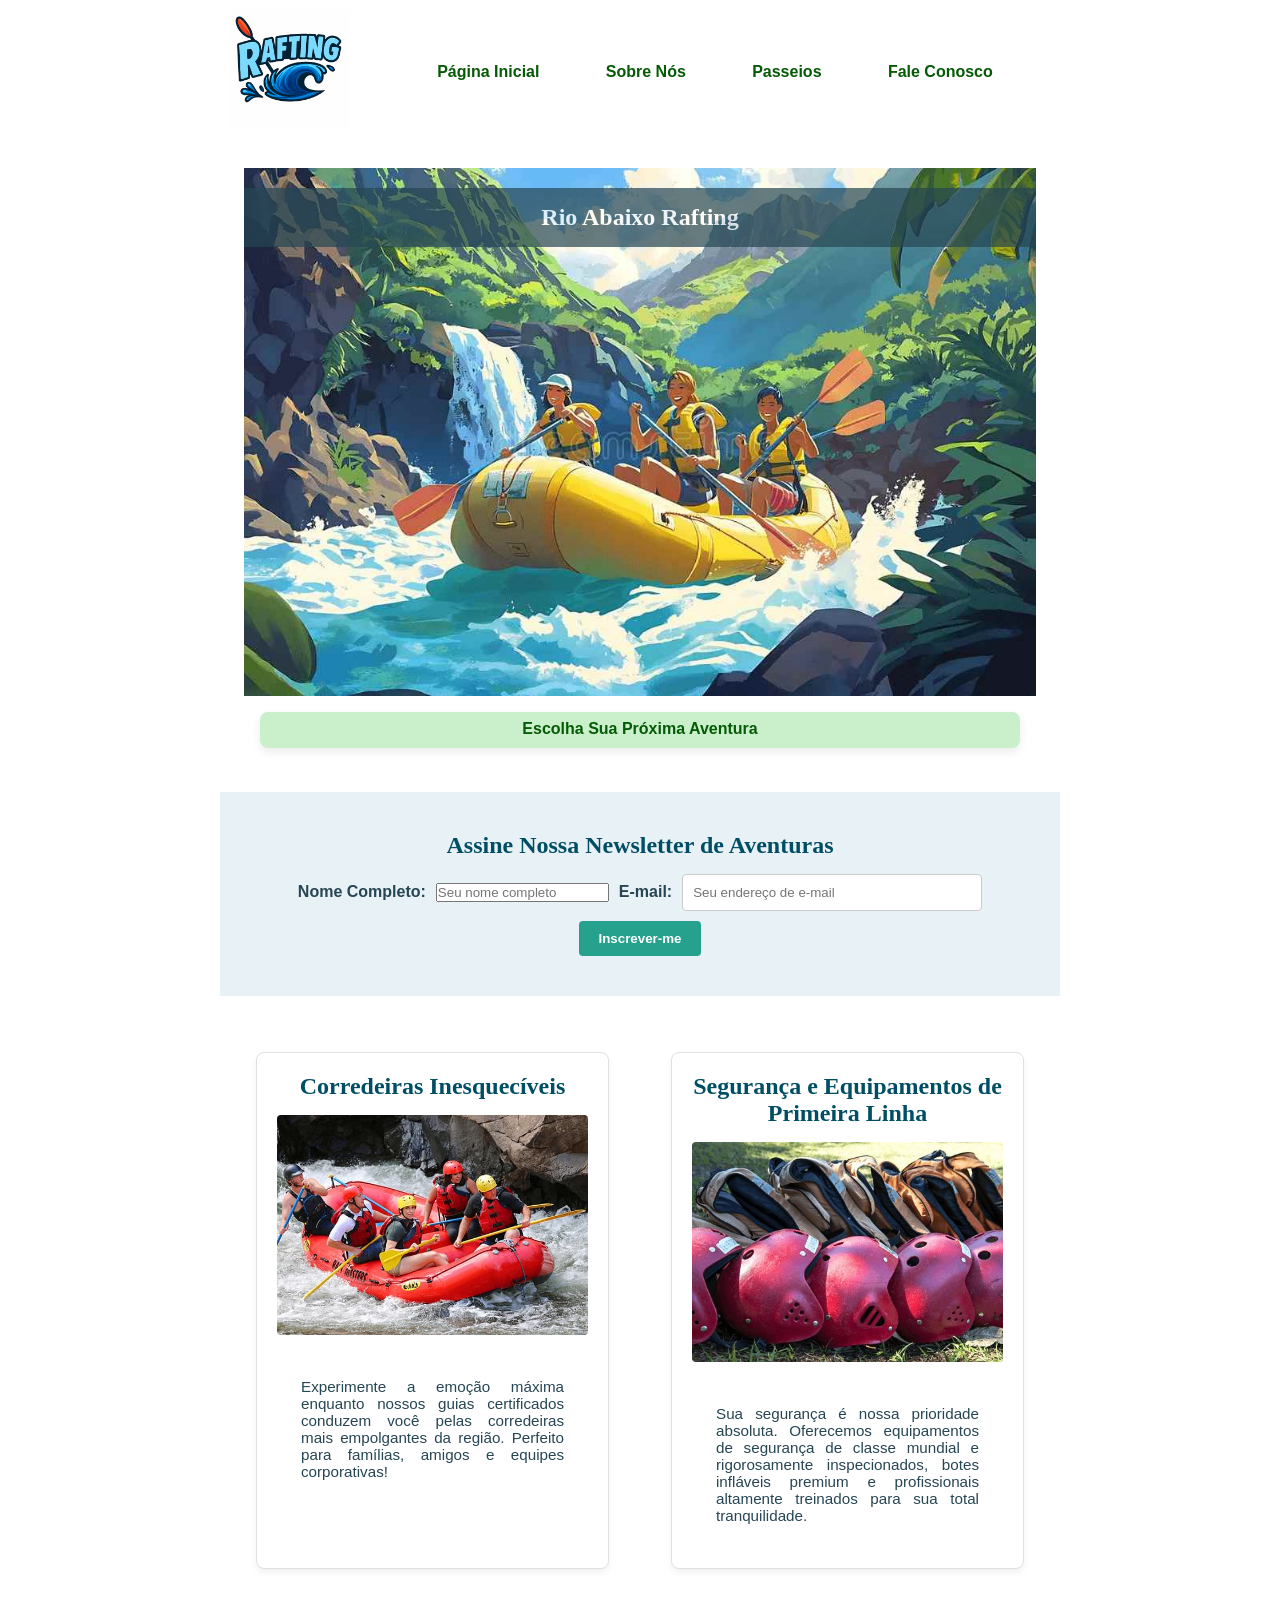
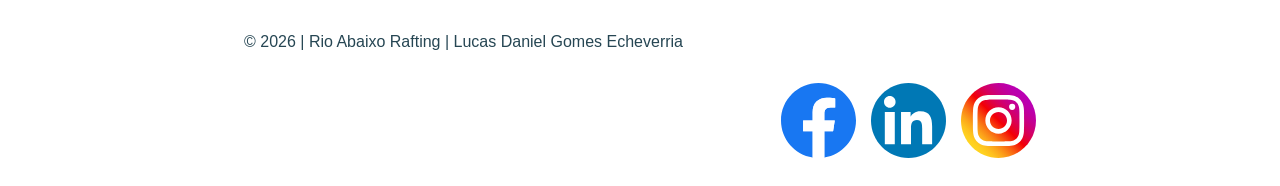
==== wwr/index.html @ c55af6de "atividade de rafting" ====
<!DOCTYPE html>
<html lang="pt-BR">

<head>
    <meta charset="utf-8">
    <meta name="viewport" content="width=device-width, initial-scale=1.0">
    <title>Página Inicial | Rio Abaixo Rafting</title>
    <meta name="description"
      content="Seja bem vindo a Rio Abaixo Rafting, aproveite nosso programa para trazer alegria e diversão">
    <meta name="author" content="Lucas Daniel Gomes Echeverria">
    <link rel="stylesheet" href="estilos/rafting.css">
</head>

<body>
    <header>

        <a href="index.html" class="logo-link">
            <img src="imagens/logo.png" alt="Rio Abaixo Rafting logo" class="logo">
        </a>
        <nav>
            <ul>
                <li><a href="index.html">Página Inicial</a></li>
                <li><a href="sobre.html">Sobre Nós</a></li>
                <li><a href="passeios.html">Passeios</a></li>
                <li><a href="contato.html">Fale Conosco</a></li>
            </ul>
        </nav>

    </header>

    <main>

        <section>
            <div class="hero">

                <img src="imagens/index.jpg" alt=" imagem da pagina Inicial" class="hero-img">
                <h1>Rio Abaixo Rafting</h1>
                <nav>
                    <a href="passeios.html" class="btn-cta">Escolha Sua Próxima Aventura</a>

                </nav>
            </div>
        </section>

        <section class="newsletter">
            <h2>Assine Nossa Newsletter de Aventuras</h2>
            <form action="#" method="post" class="newsletter-form">
                <label for="username">Nome Completo:</label>
                <input type="name" id="username" name="username" placeholder="Seu nome completo"
                  required>
                <label for="useremail">E-mail:</label>
                <input type="email" id="useremail" name="useremail"
                  placeholder="Seu endereço de e-mail" required>
                <button class="btn-submit" type="submit">Inscrever-me</button>
            </form>
        </section>

        <section class="grid-content">
            <article class="grid-item">
                <h2>Corredeiras Inesquecíveis</h2>
                <img src="imagens/corredeira_radical.jpg"
                  alt="Grupo de pessoas praticando rafting em fortes ondas de água branca">
                <p>Experimente a emoção máxima enquanto nossos guias certificados conduzem você
                    pelas
                    corredeiras mais empolgantes da região. Perfeito para famílias, amigos e equipes
                    corporativas!</p>
            </article>
            <article class="grid-item">
                <h2>Segurança e Equipamentos de Primeira Linha</h2>
                <img src="imagens/equipamento.jpg"
                  alt="Close-up de equipamentos de segurança modernos e capacetes para rafting">
                <p>Sua segurança é nossa prioridade absoluta. Oferecemos equipamentos de segurança
                    de classe
                    mundial e rigorosamente inspecionados, botes infláveis premium e profissionais
                    altamente
                    treinados para sua total tranquilidade.</p>
            </article>
        </section>

    </main>

    <footer>
        <p>&copy; 2026 | Rio Abaixo Rafting | Lucas Daniel Gomes Echeverria</p>
        <nav class="redes-sociais">
            <a href="https://facebook.com">
                <img src="imagens/facebook.svg" alt="Ícone do Facebook">
            </a>
            <a href="https://linkedin.com">
                <img src="imagens/linkedin.svg" alt="Ícone do LinkedIn">
            </a>
            <a href="https://instagram.com">
                <img src="imagens/instagram.svg" alt="Ícone do Instagram">
            </a>
        </nav>
    </footer>
</body>

</html>
---- wwr/estilos/rafting.css ----
:root {
    --cor-primaria: #055a05;
    --cor-secundaria: #f4a261;
    --cor-destaque1: #264653;
    --cor-destaque2: #e9c46a;
    --fonte-titulo: "Times New Roman", "Georgia", serif;
    --fonte-body: Arial, Helvetica, sans-serif;
}

* {
    margin: 0;
    padding: 0;
    box-sizing: border-box;
}

body {
    font-family: var(--fonte-body);
    color: var(--cor-destaque1);
}

header,
main,
footer {
    width: 840px;
    margin: 0 auto;
}

header {
    display: grid;
    grid-template-columns: 150px 1fr;
    align-items: center;
    padding: 10px;
}

.logo {
    width: 120px;
    height: auto;
}

nav ul {
    display: flex;
    justify-content: space-around;
    list-style: none;
}

nav a {
    text-decoration: none;
    color: var(--cor-primaria);
    font-weight: bold;
}

nav a:hover {
    color: var(--cor-secundaria);
}

h1,
h2 {
    font-family: var(--fonte-titulo);
    color: var(--cor-primaria);
    text-align: center;
}

h1 {

    top: 20px;
    width: 100%;
    padding: 16px;
    opacity: 0.7;
    color: #fff;
    background-color: var(--cor-destaque1);
}

nav,
p,
section,
article {
    margin: 16px;
    padding: 8px;
}

.hero {
    position: relative;
}

.hero > img {
    display: block;
    width: 100%;
    height: auto;
}

.hero h1 {
    position: absolute;
}

.hero article {
    position: absolute;
    bottom: 25px;
    left: 40px;
    right: 40px;
    background-color: var(--cor-destaque2);
    padding: 16px;
}

.hero article img {
    float: right;
    width: auto;
    height: 125px;
    margin-left: 15px;
}

.hero > nav {
    background: #caf0cb;
    border-radius: 8px;
    position: center;
    overflow: hidden;
    box-shadow: 0 4px 10px rgba(0, 0, 0, 0.08);
    display: flex;
    flex-direction: column;
    text-align: center;
    padding-bottom: 10px;
}

.historia {
    margin-top: 25px;
}

.historia p {
    text-align: left;
}

.redes-sociais {
    display: flex;
    justify-content: flex-end;
    gap: 15px;
}

.redes-sociais a {
    text-decoration: none;
}

.redes-sociais img {
    width: 75px;
    height: 75px;
}

.galeria {
    display: flex;
    justify-content: space-between;
    gap: 10px;

}

.galeria figure {
    flex: 1;
    text-align: center;
}

.galeria img {
    width: 100%;
    height: 200px;
    object-fit: cover;
}

.galeria figcaption {
    padding: 5px;
    font-weight: bold;
}

.historia-conteudo {
    display: flex;
    align-items: center;
    gap: 20px;
}

.historia-conteudo p {
    flex: 1;
    margin: 0;
    padding: 10px;
}

.historia-conteudo img {
    width: 250px;
    height: 200px;
    object-fit: cover;
}

/* FALE CONOSCO  */

/* informacoes de contato  */
.informacoes-contato {
    margin: 30px 0;
}

.informacoes-contato h1 {
    position: static;
    width: auto;
    padding: 15px;
    margin-bottom: 20px;
    opacity: 1;
    background-color: var(--cor-primaria);
    color: white;
}

.info-box {
    text-align: center;
    margin-bottom: 20px;

}

.info-box p {
    margin: 8px;
}

.map {
    display: flex;
    justify-content: center;
    margin: 20px 0;
}

.map iframe {
    width: 600px;
    height: 350px;
    border: none;
    max-width: 100%;
}

/* equipe  */
.funcionarios {
    margin: 30px 0;
}

.equipe {
    display: flex;
    justify-content: space-between;
    gap: 20px;
    margin: 20px 0;
}

.equipe figure {
    flex: 1;
    text-align: center;
}

.equipe img {
    width: 100%;
    max-width: 220px;
    height: 260px;
    object-fit: cover;
}

.equipe figcaption {
    margin-top: 8px;
    font-weight: bold;
}

/* Fale conosco */
.selecionar-forma-contato {
    margin: 40px auto;
    max-width: 650px;
}

.contact-form {
    display: flex;
    flex-direction: column;
    gap: 15px;
    margin: 20px;
}

.form-item {
    display: flex;
    flex-direction: column;
    gap: 6px;
}

.form-item input[type="text"],
.form-item input[type="email"],
.form-item textarea {
    width: 100%;
    padding: 10px;
    border: 1px solid #999;
    border-radius: 5px;
    font-family: var(--fonte-body);
}

.radio-group {
    display: flex;
    flex-direction: column;
    gap: 8px;
}

.radio-group label {
    margin: 0;
    padding: 3px;
}

.checkbox-item label {
    margin: 0;
    padding: 0;
}

.contact-form button {
    width: 180px;
    margin: 10px auto;
    padding: 10px;
    border: none;
    border-radius: 5px;
    background-color: var(--cor-primaria);
    color: white;
    font-weight: bold;
    cursor: pointer;
}

.contact-form button:hover {
    background-color: var(--cor-destaque1);
}

/* index */

/*seção de newsletter  */
.newsletter {
    background-color: #e8f1f5;
    padding: 40px 20px;
    text-align: center;
    margin: 20px 0;
}

.newsletter h2 {
    margin-bottom: 15px;
    color: #004e64;
}

.newsletter-form {
    display: flex;
    justify-content: center;
    align-items: center;
    gap: 10px;
    flex-wrap: wrap;
}

.newsletter-form label {
    font-weight: bold;
}

.newsletter-form input[type="email"] {
    padding: 10px;
    width: 300px;
    border: 1px solid #ccc;
    border-radius: 4px;
}

.btn-submit {
    padding: 10px 20px;
    background-color: #25a18e;
    color: white;
    border: none;
    border-radius: 4px;
    cursor: pointer;
    font-weight: bold;
    transition: background 0.3s;
}

.btn-submit:hover {
    background-color: #004e64;
}

/* grid */
.grid-content {
    display: grid;
    grid-template-columns: repeat(auto-fit, minmax(350px, 1fr));
    /* Responsivo automático */
    gap: 30px;
    max-width: 1200px;
    margin: 40px auto;
    padding: 0 20px;
}

.grid-item {
    background-color: #ffffff;
    border: 1px solid #e0e0e0;
    border-radius: 8px;
    padding: 20px;
    box-shadow: 0 4px 6px rgba(0, 0, 0, 0.05);
    text-align: center;
}

.grid-item h2 {
    color: #004e64;
    margin-bottom: 15px;
}

.grid-item img {
    width: 100%;
    height: 220px;
    object-fit: cover;
    border-radius: 4px;
    margin-bottom: 15px;
}

.grid-item p {
    text-align: justify;
    font-size: 0.95rem;
}

/* tabelas do passeio */
.trips-intro > h1 {
    background-color: #055a05;
}

.trips-intro > nav {
    background: #caf0cb;
    border-radius: 8px;
    position: center;
    overflow: hidden;
    box-shadow: 0 4px 10px rgba(0, 0, 0, 0.08);
    display: flex;
    flex-direction: column;
    text-align: center;
    padding-bottom: 10px;
}

.trips-table-container {
    max-width: 1000px;
    margin: 40px auto;
    padding: 0 20px;
    overflow-x: auto;

}

table {
    width: 100%;
    border-collapse: collapse;
    background: #caf0cb;
    border-radius: 8px;
    overflow: hidden;
    box-shadow: 0 4px 15px rgba(0, 0, 0, 0.05);
}

th,
td {
    padding: 15px 20px;
    text-align: left;
}

thead {
    background-color: var(--cor-destaque1);
    color: #8dc5eb;
}

tr:nth-child(even) {
    background-color: #f7fafc;
}

tr:hover {
    background-color: #edf2f7;
}

.trips-display-grid {
    display: grid;
    grid-template-columns: repeat(auto-fit, minmax(350px, 1fr));
    gap: 30px;
    max-width: 1200px;
    margin: 40px auto;
    padding: 0 20px;
}

.trip-card {
    background: #caf0cb;
    border-radius: 8px;
    overflow: hidden;
    box-shadow: 0 4px 10px rgba(0, 0, 0, 0.08);
    display: flex;
    flex-direction: column;
    padding-bottom: 20px;
}

.trip-card img {
    width: 100%;
    height: 210px;
    object-fit: cover;
}

.trip-card h3,
.trip-card p {
    padding: 0 20px;
    text-align: center;
}

.trip-card p {
    flex-grow: 1;
    color: #4a5568;
}
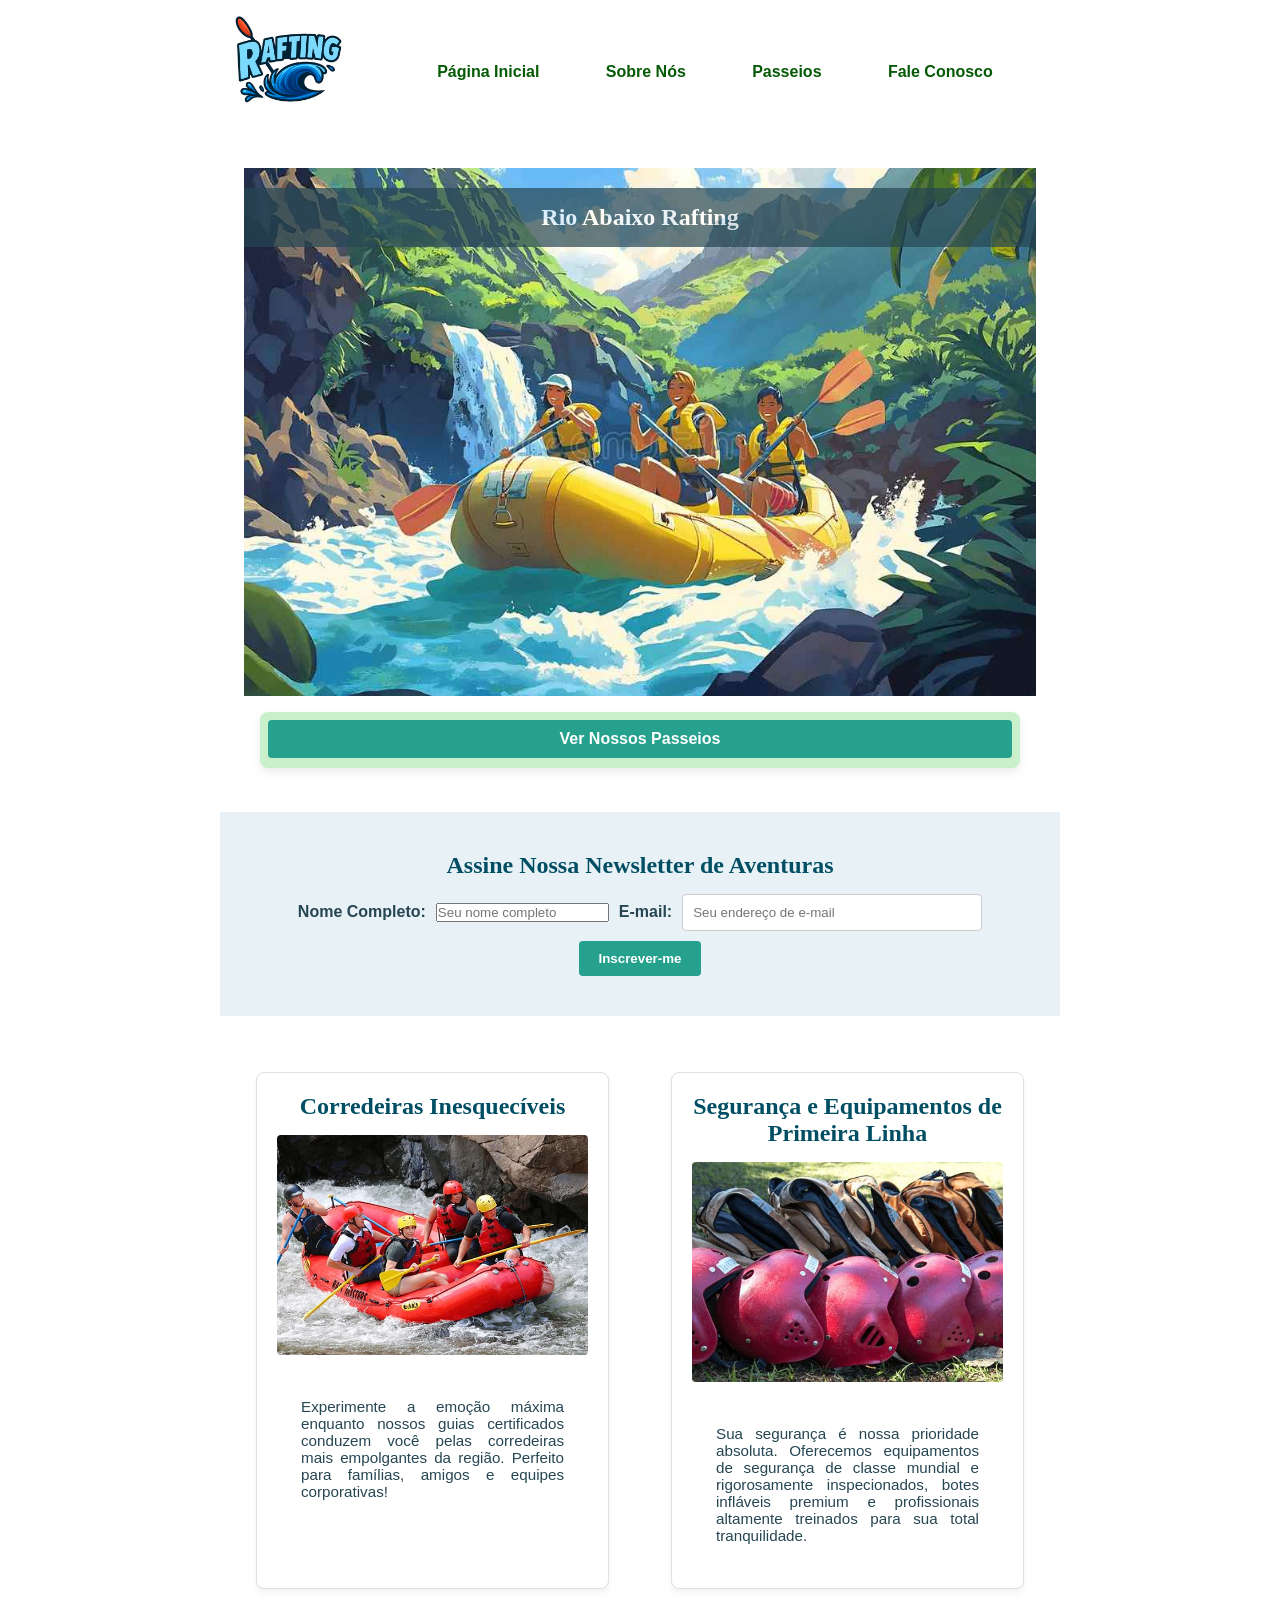
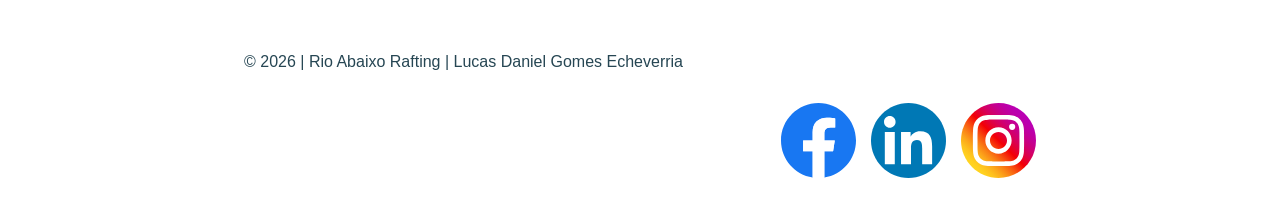
==== commit c2e17d51: "c" ====
--- a/wwr/index.html
+++ b/wwr/index.html
@@ -36,7 +36,7 @@
                 <img src="imagens/index.jpg" alt=" imagem da pagina Inicial" class="hero-img">
                 <h1>Rio Abaixo Rafting</h1>
                 <nav>
-                    <a href="passeios.html" class="btn-cta">Escolha Sua Próxima Aventura</a>
+                    <a href="passeios.html" class="btn-submit">Ver Nossos Passeios</a>
 
                 </nav>
             </div>
